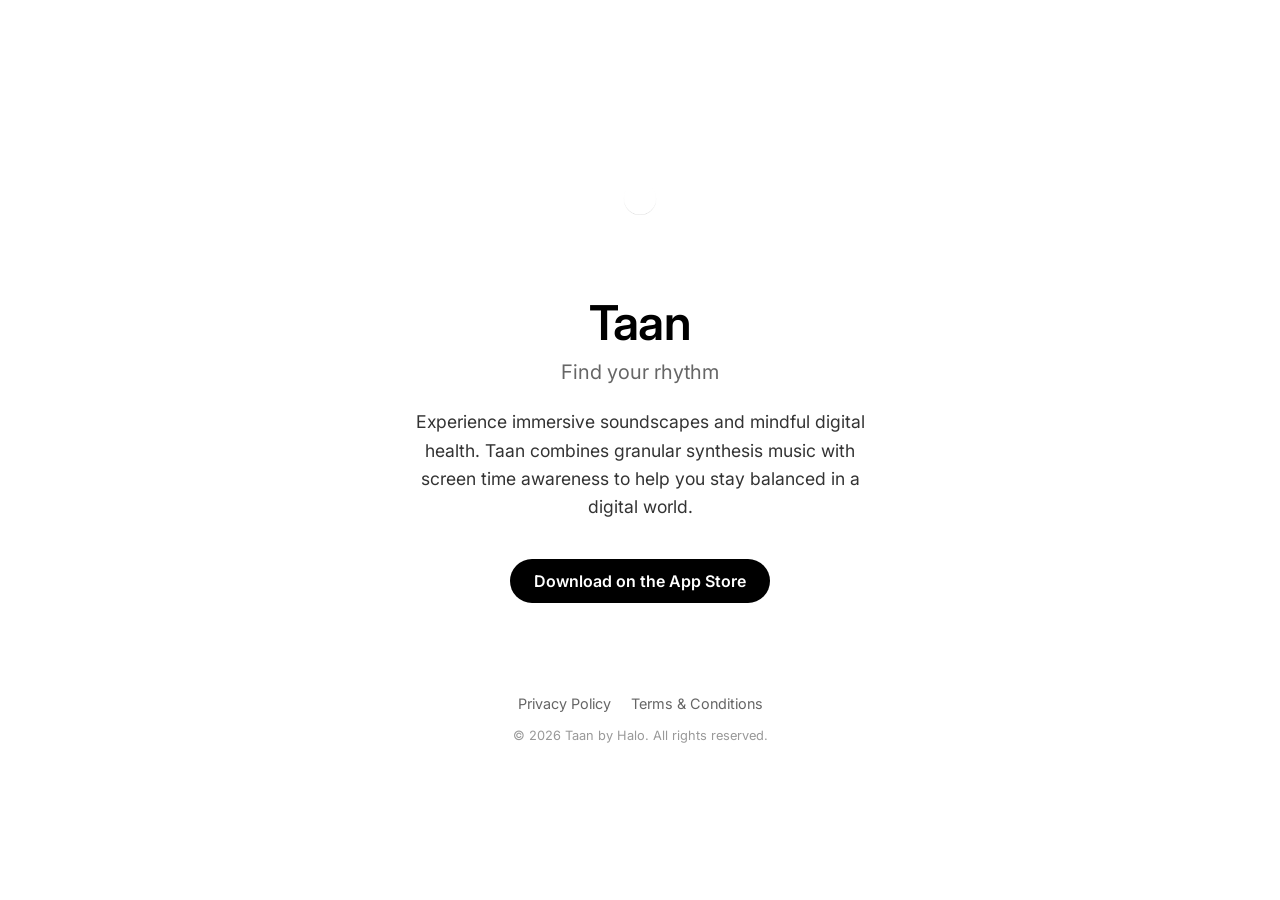
==== website/index.html @ 237739af "full sendddd" ====
<!DOCTYPE html>
<html lang="en">
<head>
    <meta charset="UTF-8">
    <meta name="viewport" content="width=device-width, initial-scale=1.0">
    <title>Taan - Mindful Soundscapes</title>
    <link rel="icon" type="image/png" href="logo.png">
    <link rel="stylesheet" href="styles.css">
    <link href="https://fonts.googleapis.com/css2?family=Inter:wght@400;600&display=swap" rel="stylesheet">
</head>
<body>
    <div class="container">
        <header>
            <img src="logo.png" alt="Taan Logo" class="app-logo">
        </header>
        
        <main>
            <h1>Taan</h1>
            <p class="tagline">Find your rhythm</p>
            
            <div class="content">
                <p>
                    Experience immersive soundscapes and mindful digital health. 
                    Taan combines granular synthesis music with screen time awareness 
                    to help you stay balanced in a digital world.
                </p>
            </div>
            
            <div class="download-badge">
                <!-- App Store Badge Placeholder -->
                <a href="#" class="app-store-button">
                    Download on the App Store
                </a>
            </div>
        </main>

        <footer>
            <div class="links">
                <a href="privacy.html">Privacy Policy</a>
                <a href="terms.html">Terms & Conditions</a>
            </div>
            <p class="copyright">&copy; 2026 Taan by Halo. All rights reserved.</p>
        </footer>
    </div>
</body>
</html>
---- website/styles.css ----
:root {
    --bg-color: #000000;
    --text-color: #ffffff;
    --accent-color: #3498db;
    --text-secondary: #888888;
    --font-family: 'Inter', -apple-system, BlinkMacSystemFont, sans-serif;
}

body {
    margin: 0;
    padding: 0;
    background-color: var(--bg-color);
    color: var(--text-color);
    font-family: var(--font-family);
    display: flex;
    justify-content: center;
    align-items: center;
    min-height: 100vh;
    text-align: center;
}

.container {
    max-width: 600px;
    padding: 40px 20px;
    display: flex;
    flex-direction: column;
    align-items: center;
    gap: 32px;
}

header {
    margin-bottom: 20px;
}

.app-logo {
    width: 80px;
    height: 80px;
    border-radius: 18px;
    margin: 0 auto;
    object-fit: contain;
    animation: rotate 60s linear infinite;
}

@keyframes rotate {
    from { transform: rotate(0deg); }
    to { transform: rotate(360deg); }
}

h1 {
    font-size: 3rem;
    font-weight: 600;
    margin: 0;
    letter-spacing: -0.02em;
}

.tagline {
    font-size: 1.25rem;
    color: var(--text-secondary);
    margin: 8px 0 24px;
    font-weight: 400;
}

.content {
    line-height: 1.6;
    font-size: 1.1rem;
    color: #e0e0e0;
    max-width: 480px;
}

.app-store-button {
    display: inline-block;
    background-color: var(--text-color);
    color: var(--bg-color);
    padding: 12px 24px;
    border-radius: 50px;
    text-decoration: none;
    font-weight: 600;
    margin-top: 20px;
    transition: opacity 0.2s ease;
}

.app-store-button:hover {
    opacity: 0.9;
}

footer {
    margin-top: 60px;
    display: flex;
    flex-direction: column;
    gap: 16px;
    font-size: 0.9rem;
}

.links {
    display: flex;
    gap: 20px;
    justify-content: center;
}

.links a {
    color: var(--text-secondary);
    text-decoration: none;
    transition: color 0.2s ease;
}

.links a:hover {
    color: var(--text-color);
    text-decoration: underline;
}

.copyright {
    color: #444;
    margin: 0;
    font-size: 0.8rem;
}

@media (prefers-color-scheme: light) {
    :root {
        --bg-color: #ffffff;
        --text-color: #000000;
        --text-secondary: #666666;
    }
    
    .content {
        color: #333;
    }
    
    .copyright {
        color: #999;
    }
}
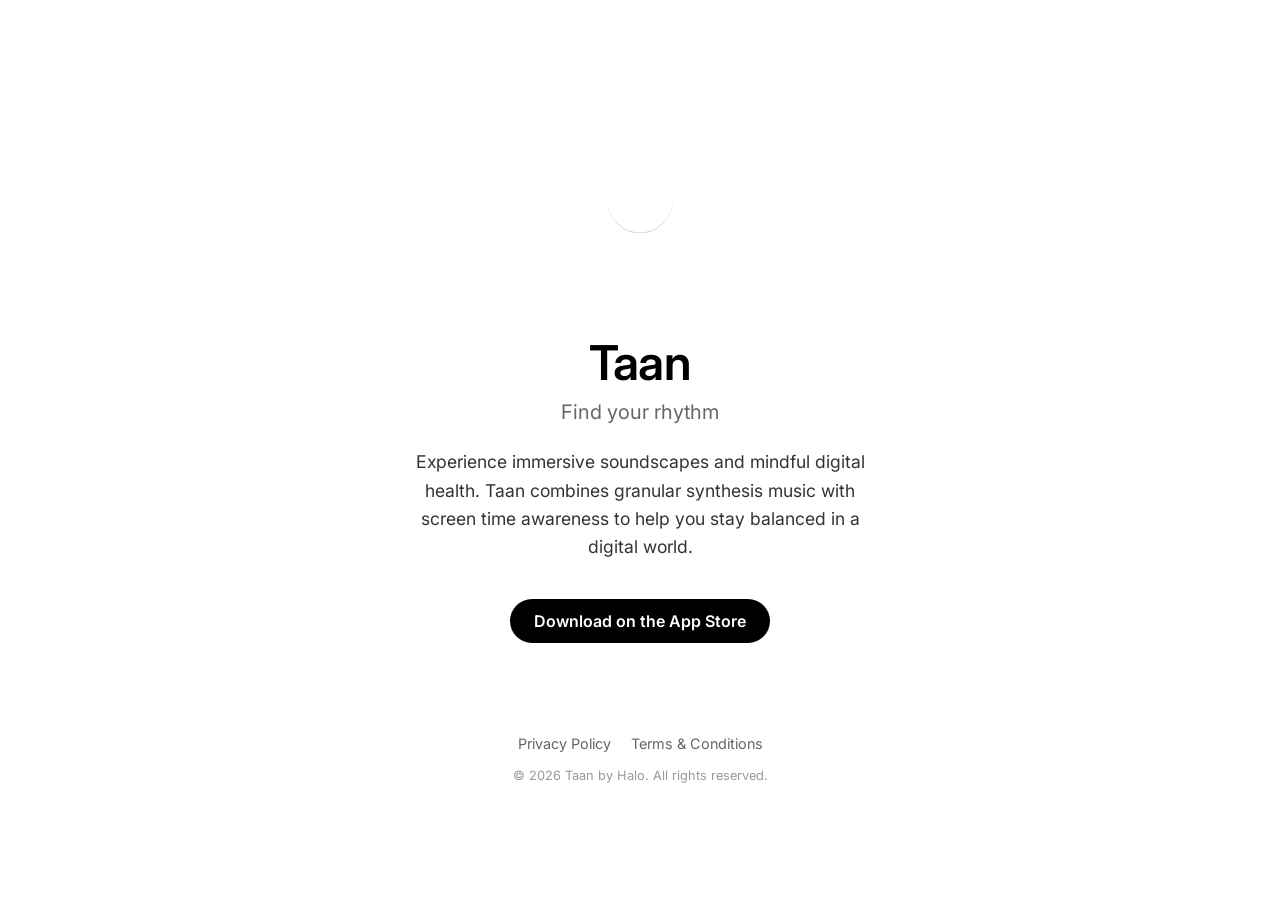
==== commit 68cdac37: "Update index.html" ====
--- a/website/index.html
+++ b/website/index.html
@@ -28,7 +28,7 @@
             
             <div class="download-badge">
                 <!-- App Store Badge Placeholder -->
-                <a href="#" class="app-store-button">
+                   <a href="https://apps.apple.com/in/app/taan-audio-wellness/id6757662580" class="app-store-button">
                     Download on the App Store
                 </a>
             </div>
--- a/website/styles.css
+++ b/website/styles.css
@@ -1,131 +1,135 @@
 :root {
-    --bg-color: #000000;
-    --text-color: #ffffff;
-    --accent-color: #3498db;
-    --text-secondary: #888888;
-    --font-family: 'Inter', -apple-system, BlinkMacSystemFont, sans-serif;
+  --bg-color: #000000;
+  --text-color: #ffffff;
+  --accent-color: #3498db;
+  --text-secondary: #888888;
+  --font-family: "Inter", -apple-system, BlinkMacSystemFont, sans-serif;
 }
 
 body {
-    margin: 0;
-    padding: 0;
-    background-color: var(--bg-color);
-    color: var(--text-color);
-    font-family: var(--font-family);
-    display: flex;
-    justify-content: center;
-    align-items: center;
-    min-height: 100vh;
-    text-align: center;
+  margin: 0;
+  padding: 0;
+  background-color: var(--bg-color);
+  color: var(--text-color);
+  font-family: var(--font-family);
+  display: flex;
+  justify-content: center;
+  align-items: center;
+  min-height: 100vh;
+  text-align: center;
 }
 
 .container {
-    max-width: 600px;
-    padding: 40px 20px;
-    display: flex;
-    flex-direction: column;
-    align-items: center;
-    gap: 32px;
+  max-width: 600px;
+  padding: 40px 20px;
+  display: flex;
+  flex-direction: column;
+  align-items: center;
+  gap: 32px;
 }
 
 header {
-    margin-bottom: 20px;
+  margin-bottom: 20px;
 }
 
 .app-logo {
-    width: 80px;
-    height: 80px;
-    border-radius: 18px;
-    margin: 0 auto;
-    object-fit: contain;
-    animation: rotate 60s linear infinite;
+  width: 160px;
+  height: 160px;
+  border-radius: 18px;
+  margin: 0 auto;
+  object-fit: contain;
+  animation: rotate 60s linear infinite;
 }
 
 @keyframes rotate {
-    from { transform: rotate(0deg); }
-    to { transform: rotate(360deg); }
+  from {
+    transform: rotate(0deg);
+  }
+  to {
+    transform: rotate(360deg);
+  }
 }
 
 h1 {
-    font-size: 3rem;
-    font-weight: 600;
-    margin: 0;
-    letter-spacing: -0.02em;
+  font-size: 3rem;
+  font-weight: 600;
+  margin: 0;
+  letter-spacing: -0.02em;
 }
 
 .tagline {
-    font-size: 1.25rem;
-    color: var(--text-secondary);
-    margin: 8px 0 24px;
-    font-weight: 400;
+  font-size: 1.25rem;
+  color: var(--text-secondary);
+  margin: 8px 0 24px;
+  font-weight: 400;
 }
 
 .content {
-    line-height: 1.6;
-    font-size: 1.1rem;
-    color: #e0e0e0;
-    max-width: 480px;
+  line-height: 1.6;
+  font-size: 1.1rem;
+  color: #e0e0e0;
+  max-width: 480px;
 }
 
 .app-store-button {
-    display: inline-block;
-    background-color: var(--text-color);
-    color: var(--bg-color);
-    padding: 12px 24px;
-    border-radius: 50px;
-    text-decoration: none;
-    font-weight: 600;
-    margin-top: 20px;
-    transition: opacity 0.2s ease;
+  display: inline-block;
+  background-color: var(--text-color);
+  color: var(--bg-color);
+  padding: 12px 24px;
+  border-radius: 50px;
+  text-decoration: none;
+  font-weight: 600;
+  margin-top: 20px;
+  transition: opacity 0.2s ease;
 }
 
 .app-store-button:hover {
-    opacity: 0.9;
+  opacity: 0.9;
 }
 
 footer {
-    margin-top: 60px;
-    display: flex;
-    flex-direction: column;
-    gap: 16px;
-    font-size: 0.9rem;
+  margin-top: 60px;
+  display: flex;
+  flex-direction: column;
+  gap: 16px;
+  font-size: 0.9rem;
 }
 
 .links {
-    display: flex;
-    gap: 20px;
-    justify-content: center;
+  display: flex;
+  gap: 20px;
+  justify-content: center;
 }
 
 .links a {
-    color: var(--text-secondary);
-    text-decoration: none;
-    transition: color 0.2s ease;
+  color: var(--text-secondary);
+  text-decoration: none;
+  transition: color 0.2s ease;
 }
 
 .links a:hover {
-    color: var(--text-color);
-    text-decoration: underline;
+  color: var(--text-color);
+  text-decoration: underline;
 }
 
 .copyright {
-    color: #444;
-    margin: 0;
-    font-size: 0.8rem;
+  color: #444;
+  margin: 0;
+  font-size: 0.8rem;
 }
 
 @media (prefers-color-scheme: light) {
-    :root {
-        --bg-color: #ffffff;
-        --text-color: #000000;
-        --text-secondary: #666666;
-    }
-    
-    .content {
-        color: #333;
-    }
-    
-    .copyright {
-        color: #999;
-    }
-}+  :root {
+    --bg-color: #ffffff;
+    --text-color: #000000;
+    --text-secondary: #666666;
+  }
+
+  .content {
+    color: #333;
+  }
+
+  .copyright {
+    color: #999;
+  }
+}
